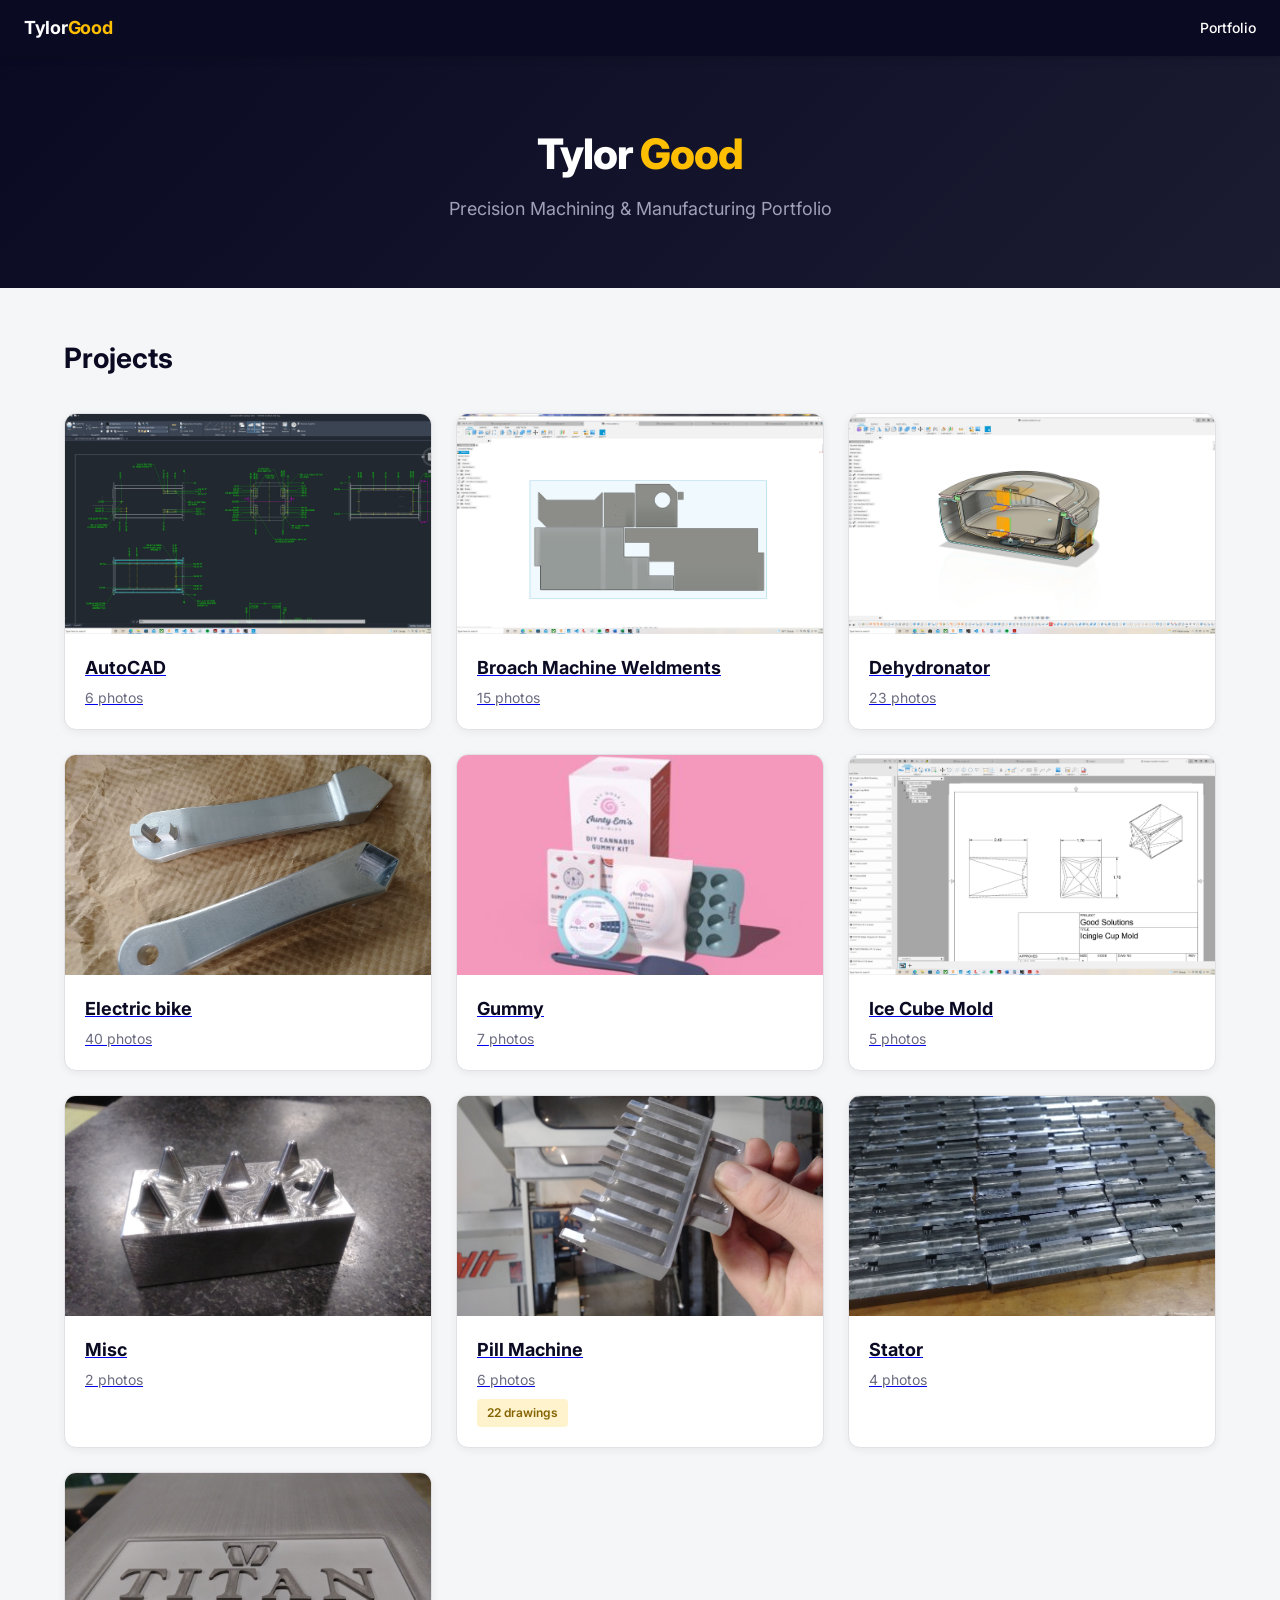
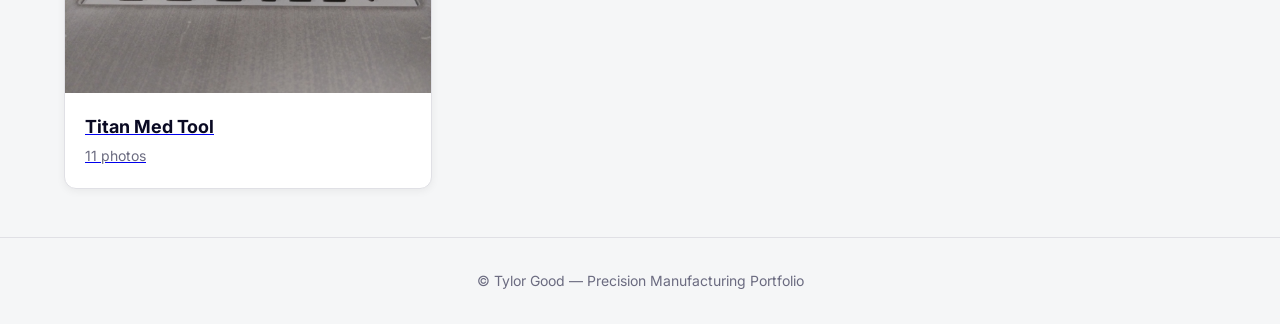
==== index.html @ 2feb1089 "Initial commit: portfolio website with freeCodeCamp-inspired design" ====
﻿<!DOCTYPE html>
<html lang="en">
<head>
  <meta charset="UTF-8">
  <meta name="viewport" content="width=device-width, initial-scale=1.0">
  <title>Tylor Good — Portfolio</title>
  <link rel="preconnect" href="https://fonts.googleapis.com">
  <link rel="preconnect" href="https://fonts.gstatic.com" crossorigin>
  <link href="https://fonts.googleapis.com/css2?family=Inter:wght@400;500;600;700;800&display=swap" rel="stylesheet">
  <link rel="stylesheet" href="css/style.css">
</head>
<body>
  <nav class="nav">
    <a href="index.html" class="nav-brand">Tylor<span>Good</span></a>
    <ul class="nav-links">
      <li><a href="index.html">Portfolio</a></li>
    </ul>
  </nav>

  <section class="hero">
    <h1>Tylor <span>Good</span></h1>
    <p>Precision Machining &amp; Manufacturing Portfolio</p>
  </section>

  <div class="container">
    <h2 class="section-title">Projects</h2>
    <div class="card-grid" id="card-grid"></div>
  </div>

  <footer class="footer">
    &copy; Tylor Good &mdash; Precision Manufacturing Portfolio
  </footer>

  <script src="js/main.js"></script>
</body>
</html>
---- css/style.css ----
﻿* {
  margin: 0;
  padding: 0;
  box-sizing: border-box;
}

body {
  font-family: 'Inter', -apple-system, BlinkMacSystemFont, 'Segoe UI', Roboto, sans-serif;
  background: #f5f6f7;
  color: #0a0a23;
  line-height: 1.6;
}

.nav {
  position: fixed;
  top: 0;
  left: 0;
  right: 0;
  background: #0a0a23;
  padding: 0 24px;
  height: 56px;
  display: flex;
  align-items: center;
  justify-content: space-between;
  z-index: 100;
  box-shadow: 0 2px 8px rgba(0,0,0,0.15);
}

.nav a {
  color: #fff;
  text-decoration: none;
}

.nav-brand {
  font-size: 18px;
  font-weight: 700;
  letter-spacing: -0.3px;
}

.nav-brand span {
  color: #ffbf00;
}

.nav-links {
  display: flex;
  gap: 20px;
  list-style: none;
  font-size: 14px;
  font-weight: 500;
}

.nav-links a:hover {
  color: #ffbf00;
}

.hero {
  margin-top: 56px;
  background: linear-gradient(135deg, #0a0a23 0%, #1b1b32 100%);
  color: #fff;
  padding: 64px 24px;
  text-align: center;
}

.hero h1 {
  font-size: 42px;
  font-weight: 800;
  letter-spacing: -1px;
  margin-bottom: 8px;
}

.hero h1 span {
  color: #ffbf00;
}

.hero p {
  font-size: 18px;
  color: #a0a0b8;
  max-width: 600px;
  margin: 0 auto;
}

.container {
  max-width: 1200px;
  margin: 0 auto;
  padding: 48px 24px;
}

.section-title {
  font-size: 28px;
  font-weight: 700;
  margin-bottom: 32px;
  color: #0a0a23;
}

.card-grid {
  display: grid;
  grid-template-columns: repeat(auto-fill, minmax(320px, 1fr));
  gap: 24px;
}

.card {
  background: #fff;
  border-radius: 12px;
  overflow: hidden;
  box-shadow: 0 2px 8px rgba(0,0,0,0.06);
  transition: transform 0.2s, box-shadow 0.2s;
  cursor: pointer;
  border: 1px solid #e0e0e5;
}

.card:hover {
  transform: translateY(-4px);
  box-shadow: 0 8px 24px rgba(0,0,0,0.1);
}

.card-cover {
  width: 100%;
  height: 220px;
  object-fit: cover;
  display: block;
  background: #e8e8ee;
}

.card-body {
  padding: 20px;
}

.card-title {
  font-size: 18px;
  font-weight: 700;
  margin-bottom: 4px;
  color: #0a0a23;
}

.card-meta {
  font-size: 14px;
  color: #6b6b80;
}

.card-pdf-badge {
  display: inline-block;
  margin-top: 8px;
  padding: 4px 10px;
  background: #fff3cd;
  color: #856404;
  border-radius: 4px;
  font-size: 12px;
  font-weight: 600;
}

.gallery-header {
  margin-top: 56px;
  background: #fff;
  border-bottom: 1px solid #e0e0e5;
  padding: 24px;
}

.gallery-header-inner {
  max-width: 1200px;
  margin: 0 auto;
  display: flex;
  align-items: center;
  gap: 16px;
}

.back-btn {
  display: inline-flex;
  align-items: center;
  gap: 6px;
  padding: 8px 16px;
  background: #0a0a23;
  color: #fff;
  border: none;
  border-radius: 6px;
  font-size: 14px;
  font-weight: 600;
  cursor: pointer;
  text-decoration: none;
  transition: background 0.2s;
}

.back-btn:hover {
  background: #1b1b32;
}

.gallery-title {
  font-size: 24px;
  font-weight: 700;
}

.gallery-count {
  color: #6b6b80;
  font-size: 14px;
  margin-left: 4px;
}

.gallery-grid {
  display: grid;
  grid-template-columns: repeat(auto-fill, minmax(280px, 1fr));
  gap: 16px;
}

.gallery-item {
  position: relative;
  border-radius: 8px;
  overflow: hidden;
  cursor: pointer;
  background: #e8e8ee;
  aspect-ratio: 4/3;
}

.gallery-item img {
  width: 100%;
  height: 100%;
  object-fit: cover;
  display: block;
  transition: transform 0.3s;
}

.gallery-item:hover img {
  transform: scale(1.05);
}

.pdf-section {
  margin-top: 48px;
}

.pdf-section h2 {
  font-size: 22px;
  font-weight: 700;
  margin-bottom: 16px;
  padding-bottom: 8px;
  border-bottom: 2px solid #ffbf00;
  display: inline-block;
}

.pdf-grid {
  display: grid;
  grid-template-columns: repeat(auto-fill, minmax(200px, 1fr));
  gap: 16px;
}

.pdf-card {
  background: #fff;
  border: 1px solid #e0e0e5;
  border-radius: 8px;
  padding: 16px;
  text-align: center;
  transition: transform 0.2s, box-shadow 0.2s;
}

.pdf-card:hover {
  transform: translateY(-2px);
  box-shadow: 0 4px 12px rgba(0,0,0,0.08);
}

.pdf-card a {
  text-decoration: none;
  color: inherit;
  display: block;
}

.pdf-icon {
  width: 48px;
  height: 48px;
  margin: 0 auto 8px;
  background: #dc3545;
  border-radius: 8px;
  display: flex;
  align-items: center;
  justify-content: center;
  font-size: 20px;
  font-weight: 800;
  color: #fff;
}

.pdf-name {
  font-size: 13px;
  font-weight: 600;
  color: #0a0a23;
  word-break: break-word;
}

.lightbox {
  display: none;
  position: fixed;
  top: 0; left: 0; right: 0; bottom: 0;
  background: rgba(0,0,0,0.92);
  z-index: 200;
  align-items: center;
  justify-content: center;
}

.lightbox.active {
  display: flex;
}

.lightbox-img {
  max-width: 95vw;
  max-height: 95vh;
  object-fit: contain;
  border-radius: 4px;
}

.lightbox-close {
  position: absolute;
  top: 16px;
  right: 24px;
  background: none;
  border: none;
  color: #fff;
  font-size: 36px;
  cursor: pointer;
  opacity: 0.7;
  transition: opacity 0.2s;
}

.lightbox-close:hover {
  opacity: 1;
}

.lightbox-nav {
  position: absolute;
  top: 50%;
  transform: translateY(-50%);
  background: rgba(255,255,255,0.1);
  border: none;
  color: #fff;
  font-size: 32px;
  padding: 16px 12px;
  cursor: pointer;
  border-radius: 8px;
  transition: background 0.2s;
}

.lightbox-nav:hover {
  background: rgba(255,255,255,0.2);
}

.lightbox-prev { left: 16px; }
.lightbox-next { right: 16px; }

.lightbox-counter {
  position: absolute;
  bottom: 24px;
  left: 50%;
  transform: translateX(-50%);
  color: rgba(255,255,255,0.7);
  font-size: 14px;
  background: rgba(0,0,0,0.5);
  padding: 6px 14px;
  border-radius: 20px;
}

.footer {
  text-align: center;
  padding: 32px 24px;
  color: #6b6b80;
  font-size: 14px;
  border-top: 1px solid #e0e0e5;
}

.loading {
  text-align: center;
  padding: 64px 24px;
  color: #6b6b80;
  font-size: 16px;
}

@media (max-width: 768px) {
  .hero h1 { font-size: 28px; }
  .hero p { font-size: 16px; }
  .card-grid { grid-template-columns: 1fr; }
  .gallery-grid { grid-template-columns: repeat(auto-fill, minmax(160px, 1fr)); }
  .pdf-grid { grid-template-columns: repeat(auto-fill, minmax(150px, 1fr)); }
  .nav-links { display: none; }
  .nav-brand { font-size: 16px; }
}
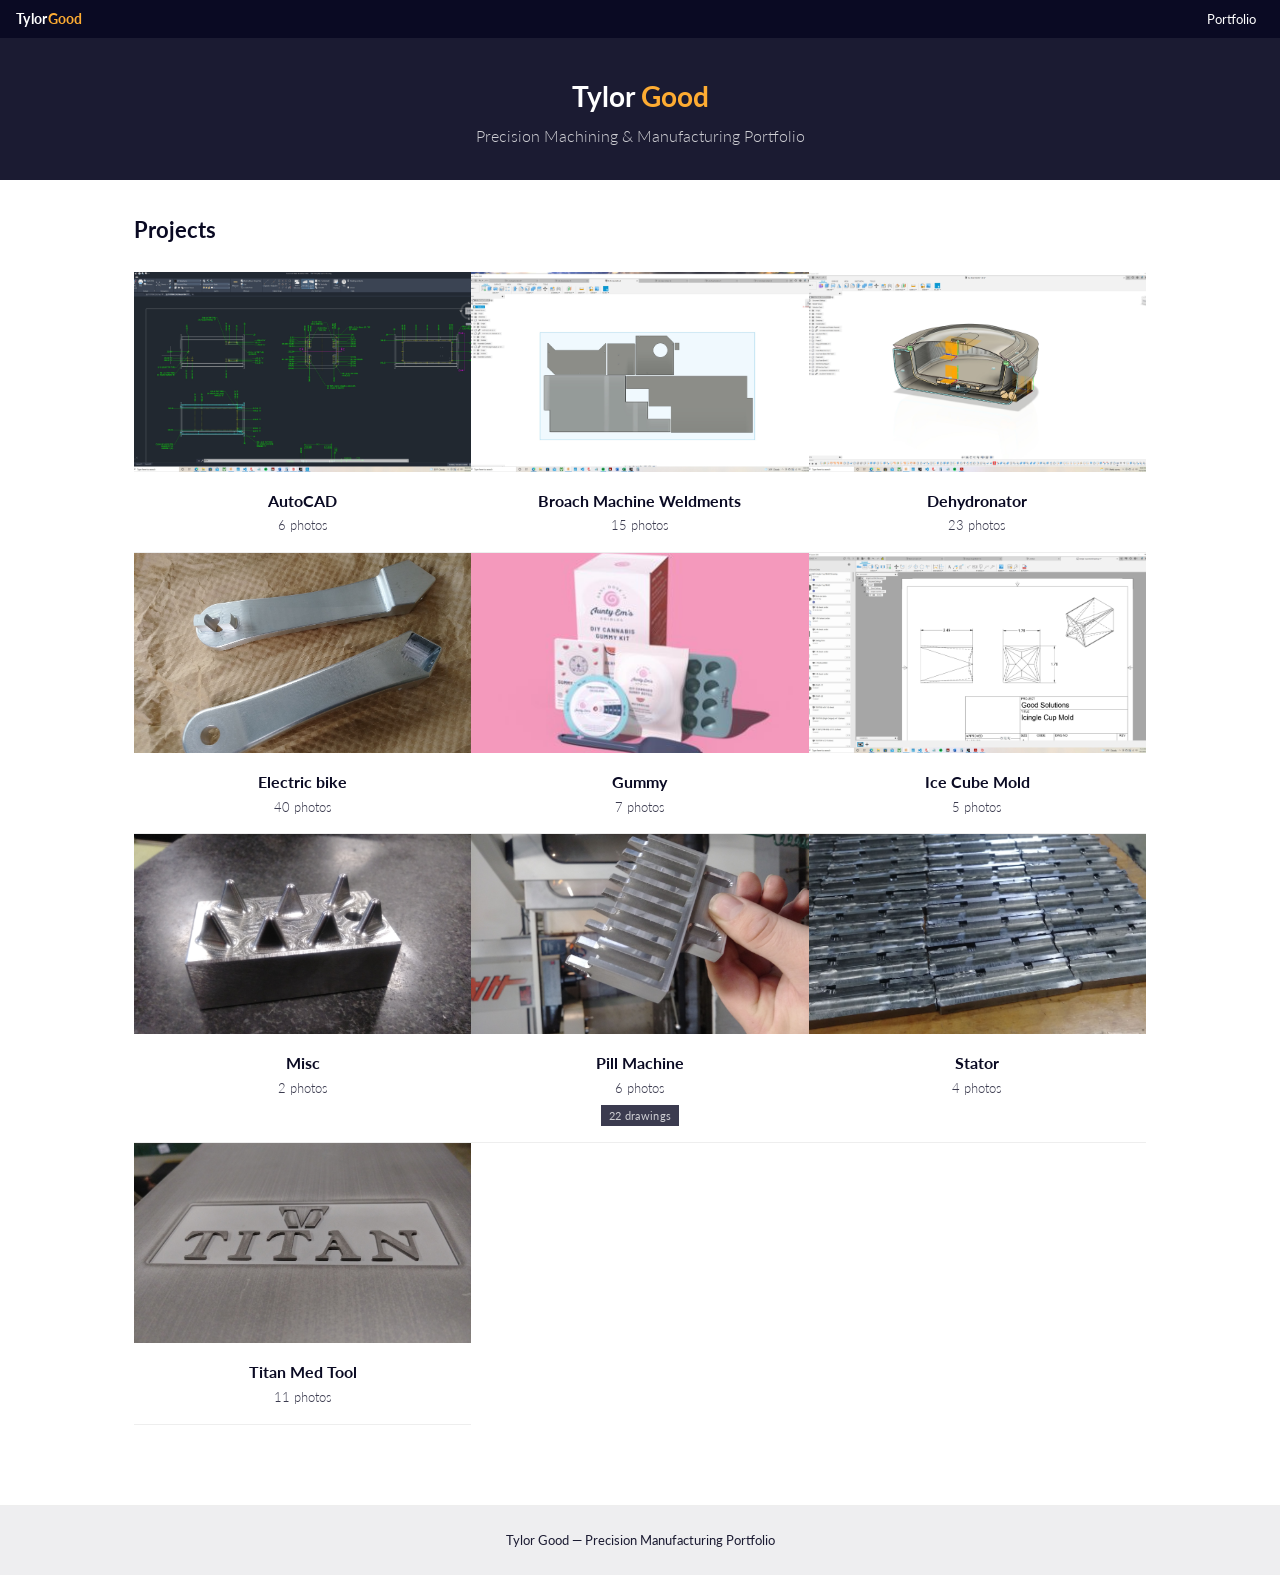
==== commit 0c95a180: "Update design: FCC-inspired flat layout, Lato font, compact 38px nav, white bg, blue accent" ====
--- a/index.html
+++ b/index.html
@@ -6,7 +6,7 @@
   <title>Tylor Good — Portfolio</title>
   <link rel="preconnect" href="https://fonts.googleapis.com">
   <link rel="preconnect" href="https://fonts.gstatic.com" crossorigin>
-  <link href="https://fonts.googleapis.com/css2?family=Inter:wght@400;500;600;700;800&display=swap" rel="stylesheet">
+  <link href="https://fonts.googleapis.com/css2?family=Lato:wght@300;400;700&display=swap" rel="stylesheet">
   <link rel="stylesheet" href="css/style.css">
 </head>
 <body>
@@ -28,7 +28,7 @@
   </div>
 
   <footer class="footer">
-    &copy; Tylor Good &mdash; Precision Manufacturing Portfolio
+    Tylor Good &mdash; Precision Manufacturing Portfolio
   </footer>
 
   <script src="js/main.js"></script>
--- a/css/style.css
+++ b/css/style.css
@@ -1,212 +1,162 @@
-﻿* {
-  margin: 0;
-  padding: 0;
-  box-sizing: border-box;
-}
+﻿* { margin: 0; padding: 0; box-sizing: border-box; }
 
 body {
-  font-family: 'Inter', -apple-system, BlinkMacSystemFont, 'Segoe UI', Roboto, sans-serif;
-  background: #f5f6f7;
+  font-family: 'Lato', -apple-system, BlinkMacSystemFont, 'Segoe UI', sans-serif;
+  background: #fff;
   color: #0a0a23;
   line-height: 1.6;
 }
 
 .nav {
   position: fixed;
-  top: 0;
-  left: 0;
-  right: 0;
+  top: 0; left: 0; right: 0;
   background: #0a0a23;
-  padding: 0 24px;
-  height: 56px;
+  height: 38px;
   display: flex;
   align-items: center;
   justify-content: space-between;
+  padding: 0 16px;
   z-index: 100;
-  box-shadow: 0 2px 8px rgba(0,0,0,0.15);
-}
-
-.nav a {
+}
+
+.nav a { color: #fff; text-decoration: none; }
+
+.nav-brand { font-size: 14px; font-weight: 700; letter-spacing: 0.3px; }
+.nav-brand span { color: #feac32; }
+
+.nav-links {
+  display: flex;
+  gap: 12px;
+  list-style: none;
+  font-size: 13px;
+  font-weight: 400;
+}
+
+.nav-links a { padding: 4px 8px; border-radius: 2px; }
+.nav-links a:hover { background: #dfdfe2; color: #0a0a23; }
+
+.hero {
+  margin-top: 38px;
+  background: #1b1b32;
   color: #fff;
-  text-decoration: none;
-}
-
-.nav-brand {
-  font-size: 18px;
-  font-weight: 700;
-  letter-spacing: -0.3px;
-}
-
-.nav-brand span {
-  color: #ffbf00;
-}
-
-.nav-links {
-  display: flex;
-  gap: 20px;
-  list-style: none;
-  font-size: 14px;
-  font-weight: 500;
-}
-
-.nav-links a:hover {
-  color: #ffbf00;
-}
-
-.hero {
-  margin-top: 56px;
-  background: linear-gradient(135deg, #0a0a23 0%, #1b1b32 100%);
-  color: #fff;
-  padding: 64px 24px;
-  text-align: center;
-}
-
-.hero h1 {
-  font-size: 42px;
-  font-weight: 800;
-  letter-spacing: -1px;
-  margin-bottom: 8px;
-}
-
-.hero h1 span {
-  color: #ffbf00;
-}
+  padding: 36px 24px 32px;
+  text-align: center;
+}
+
+.hero h1 { font-size: 28px; font-weight: 700; margin-bottom: 4px; }
+.hero h1 span { color: #feac32; }
 
 .hero p {
-  font-size: 18px;
-  color: #a0a0b8;
+  font-size: 16px;
+  color: #d0d0d5;
   max-width: 600px;
   margin: 0 auto;
+  font-weight: 300;
 }
 
 .container {
-  max-width: 1200px;
+  max-width: 1060px;
   margin: 0 auto;
-  padding: 48px 24px;
+  padding: 32px 24px;
 }
 
 .section-title {
-  font-size: 28px;
+  font-size: 22px;
   font-weight: 700;
-  margin-bottom: 32px;
+  margin-bottom: 24px;
   color: #0a0a23;
 }
 
 .card-grid {
   display: grid;
-  grid-template-columns: repeat(auto-fill, minmax(320px, 1fr));
-  gap: 24px;
+  grid-template-columns: repeat(auto-fill, minmax(300px, 1fr));
+  gap: 0;
 }
 
 .card {
-  background: #fff;
-  border-radius: 12px;
-  overflow: hidden;
-  box-shadow: 0 2px 8px rgba(0,0,0,0.06);
-  transition: transform 0.2s, box-shadow 0.2s;
-  cursor: pointer;
-  border: 1px solid #e0e0e5;
-}
-
-.card:hover {
-  transform: translateY(-4px);
-  box-shadow: 0 8px 24px rgba(0,0,0,0.1);
-}
+  display: block;
+  text-decoration: none;
+  color: inherit;
+  background: #fff;
+  border-bottom: 1px solid #eee;
+}
+
+.card:hover { background: #f5f6f7; }
 
 .card-cover {
   width: 100%;
-  height: 220px;
+  height: 200px;
   object-fit: cover;
   display: block;
-  background: #e8e8ee;
-}
-
-.card-body {
-  padding: 20px;
-}
-
-.card-title {
-  font-size: 18px;
-  font-weight: 700;
-  margin-bottom: 4px;
-  color: #0a0a23;
-}
-
-.card-meta {
-  font-size: 14px;
-  color: #6b6b80;
-}
+  background: #d0d0d5;
+}
+
+.card-body { padding: 16px; text-align: center; }
+.card-title { font-size: 16px; font-weight: 700; color: #0a0a23; margin-bottom: 2px; }
+.card-meta { font-size: 13px; color: #3b3b4f; font-weight: 300; }
 
 .card-pdf-badge {
   display: inline-block;
-  margin-top: 8px;
-  padding: 4px 10px;
-  background: #fff3cd;
-  color: #856404;
-  border-radius: 4px;
-  font-size: 12px;
-  font-weight: 600;
+  margin-top: 6px;
+  padding: 2px 8px;
+  background: #3b3b4f;
+  color: #d0d0d5;
+  font-size: 11px;
+  font-weight: 400;
+  letter-spacing: 0.3px;
 }
 
 .gallery-header {
-  margin-top: 56px;
-  background: #fff;
-  border-bottom: 1px solid #e0e0e5;
-  padding: 24px;
+  margin-top: 38px;
+  background: #fff;
+  border-bottom: 1px solid #eee;
+  padding: 16px 24px;
 }
 
 .gallery-header-inner {
-  max-width: 1200px;
+  max-width: 1060px;
   margin: 0 auto;
   display: flex;
   align-items: center;
-  gap: 16px;
+  gap: 12px;
 }
 
 .back-btn {
   display: inline-flex;
   align-items: center;
-  gap: 6px;
-  padding: 8px 16px;
+  gap: 4px;
+  padding: 6px 12px;
   background: #0a0a23;
   color: #fff;
   border: none;
-  border-radius: 6px;
-  font-size: 14px;
-  font-weight: 600;
+  font-size: 13px;
+  font-weight: 400;
   cursor: pointer;
   text-decoration: none;
-  transition: background 0.2s;
-}
-
-.back-btn:hover {
-  background: #1b1b32;
-}
-
-.gallery-title {
-  font-size: 24px;
-  font-weight: 700;
-}
-
-.gallery-count {
-  color: #6b6b80;
-  font-size: 14px;
-  margin-left: 4px;
-}
+  border-radius: 2px;
+}
+
+.back-btn:hover { background: #002ead; }
+
+.gallery-title { font-size: 20px; font-weight: 700; }
+.gallery-count { color: #3b3b4f; font-size: 13px; font-weight: 300; margin-left: 2px; }
 
 .gallery-grid {
   display: grid;
-  grid-template-columns: repeat(auto-fill, minmax(280px, 1fr));
-  gap: 16px;
+  grid-template-columns: repeat(auto-fill, minmax(260px, 1fr));
+  gap: 0;
+  border-top: 1px solid #eee;
+  border-left: 1px solid #eee;
 }
 
 .gallery-item {
   position: relative;
-  border-radius: 8px;
   overflow: hidden;
   cursor: pointer;
-  background: #e8e8ee;
+  background: #d0d0d5;
   aspect-ratio: 4/3;
+  border-right: 1px solid #eee;
+  border-bottom: 1px solid #eee;
 }
 
 .gallery-item img {
@@ -214,72 +164,51 @@
   height: 100%;
   object-fit: cover;
   display: block;
-  transition: transform 0.3s;
-}
-
-.gallery-item:hover img {
-  transform: scale(1.05);
-}
-
-.pdf-section {
-  margin-top: 48px;
-}
+}
+
+.gallery-item:hover img { opacity: 0.9; }
+
+.pdf-section { margin-top: 40px; }
 
 .pdf-section h2 {
-  font-size: 22px;
+  font-size: 18px;
   font-weight: 700;
   margin-bottom: 16px;
-  padding-bottom: 8px;
-  border-bottom: 2px solid #ffbf00;
+  padding-bottom: 4px;
+  border-bottom: 2px solid #002ead;
   display: inline-block;
 }
 
 .pdf-grid {
   display: grid;
-  grid-template-columns: repeat(auto-fill, minmax(200px, 1fr));
-  gap: 16px;
+  grid-template-columns: repeat(auto-fill, minmax(180px, 1fr));
+  gap: 12px;
 }
 
 .pdf-card {
   background: #fff;
-  border: 1px solid #e0e0e5;
-  border-radius: 8px;
-  padding: 16px;
-  text-align: center;
-  transition: transform 0.2s, box-shadow 0.2s;
-}
-
-.pdf-card:hover {
-  transform: translateY(-2px);
-  box-shadow: 0 4px 12px rgba(0,0,0,0.08);
-}
-
-.pdf-card a {
-  text-decoration: none;
-  color: inherit;
-  display: block;
-}
+  border: 1px solid #d0d0d5;
+  padding: 12px;
+  text-align: center;
+}
+
+.pdf-card:hover { background: #f5f6f7; }
+.pdf-card a { text-decoration: none; color: inherit; display: block; }
 
 .pdf-icon {
-  width: 48px;
-  height: 48px;
-  margin: 0 auto 8px;
-  background: #dc3545;
-  border-radius: 8px;
+  width: 40px;
+  height: 40px;
+  margin: 0 auto 6px;
+  background: #002ead;
   display: flex;
   align-items: center;
   justify-content: center;
-  font-size: 20px;
-  font-weight: 800;
+  font-size: 14px;
+  font-weight: 700;
   color: #fff;
 }
 
-.pdf-name {
-  font-size: 13px;
-  font-weight: 600;
-  color: #0a0a23;
-  word-break: break-word;
-}
+.pdf-name { font-size: 12px; font-weight: 400; color: #0a0a23; word-break: break-word; }
 
 .lightbox {
   display: none;
@@ -291,88 +220,67 @@
   justify-content: center;
 }
 
-.lightbox.active {
-  display: flex;
-}
-
-.lightbox-img {
-  max-width: 95vw;
-  max-height: 95vh;
-  object-fit: contain;
-  border-radius: 4px;
-}
+.lightbox.active { display: flex; }
+
+.lightbox-img { max-width: 95vw; max-height: 95vh; object-fit: contain; }
 
 .lightbox-close {
   position: absolute;
-  top: 16px;
-  right: 24px;
-  background: none;
-  border: none;
-  color: #fff;
-  font-size: 36px;
-  cursor: pointer;
-  opacity: 0.7;
-  transition: opacity 0.2s;
-}
-
-.lightbox-close:hover {
-  opacity: 1;
-}
+  top: 12px; right: 20px;
+  background: none; border: none;
+  color: #fff; font-size: 30px;
+  cursor: pointer; opacity: 0.7;
+  line-height: 1;
+}
+
+.lightbox-close:hover { opacity: 1; }
 
 .lightbox-nav {
   position: absolute;
-  top: 50%;
-  transform: translateY(-50%);
-  background: rgba(255,255,255,0.1);
-  border: none;
-  color: #fff;
-  font-size: 32px;
-  padding: 16px 12px;
+  top: 50%; transform: translateY(-50%);
+  background: none; border: none;
+  color: rgba(255,255,255,0.6);
+  font-size: 40px; padding: 20px 8px;
   cursor: pointer;
-  border-radius: 8px;
-  transition: background 0.2s;
-}
-
-.lightbox-nav:hover {
-  background: rgba(255,255,255,0.2);
-}
-
-.lightbox-prev { left: 16px; }
-.lightbox-next { right: 16px; }
+}
+
+.lightbox-nav:hover { color: #fff; }
+.lightbox-prev { left: 4px; }
+.lightbox-next { right: 4px; }
 
 .lightbox-counter {
   position: absolute;
-  bottom: 24px;
-  left: 50%;
+  bottom: 20px; left: 50%;
   transform: translateX(-50%);
-  color: rgba(255,255,255,0.7);
-  font-size: 14px;
+  color: rgba(255,255,255,0.6);
+  font-size: 13px;
   background: rgba(0,0,0,0.5);
-  padding: 6px 14px;
-  border-radius: 20px;
+  padding: 4px 12px;
 }
 
 .footer {
   text-align: center;
-  padding: 32px 24px;
-  color: #6b6b80;
-  font-size: 14px;
-  border-top: 1px solid #e0e0e5;
+  padding: 24px;
+  color: #1b1b32;
+  font-size: 13px;
+  border-top: 1px solid #eee;
+  background: #eeeef0;
+  margin-top: 48px;
 }
 
 .loading {
   text-align: center;
-  padding: 64px 24px;
-  color: #6b6b80;
-  font-size: 16px;
+  padding: 48px 24px;
+  color: #3b3b4f;
+  font-size: 15px;
+  font-weight: 300;
 }
 
 @media (max-width: 768px) {
-  .hero h1 { font-size: 28px; }
-  .hero p { font-size: 16px; }
+  .hero h1 { font-size: 22px; }
+  .hero p { font-size: 14px; }
   .card-grid { grid-template-columns: 1fr; }
-  .gallery-grid { grid-template-columns: repeat(auto-fill, minmax(160px, 1fr)); }
-  .pdf-grid { grid-template-columns: repeat(auto-fill, minmax(150px, 1fr)); }
+  .gallery-grid { grid-template-columns: repeat(auto-fill, minmax(150px, 1fr)); }
+  .pdf-grid { grid-template-columns: repeat(auto-fill, minmax(140px, 1fr)); }
   .nav-links { display: none; }
-  .nav-brand { font-size: 16px; }
-}
+}
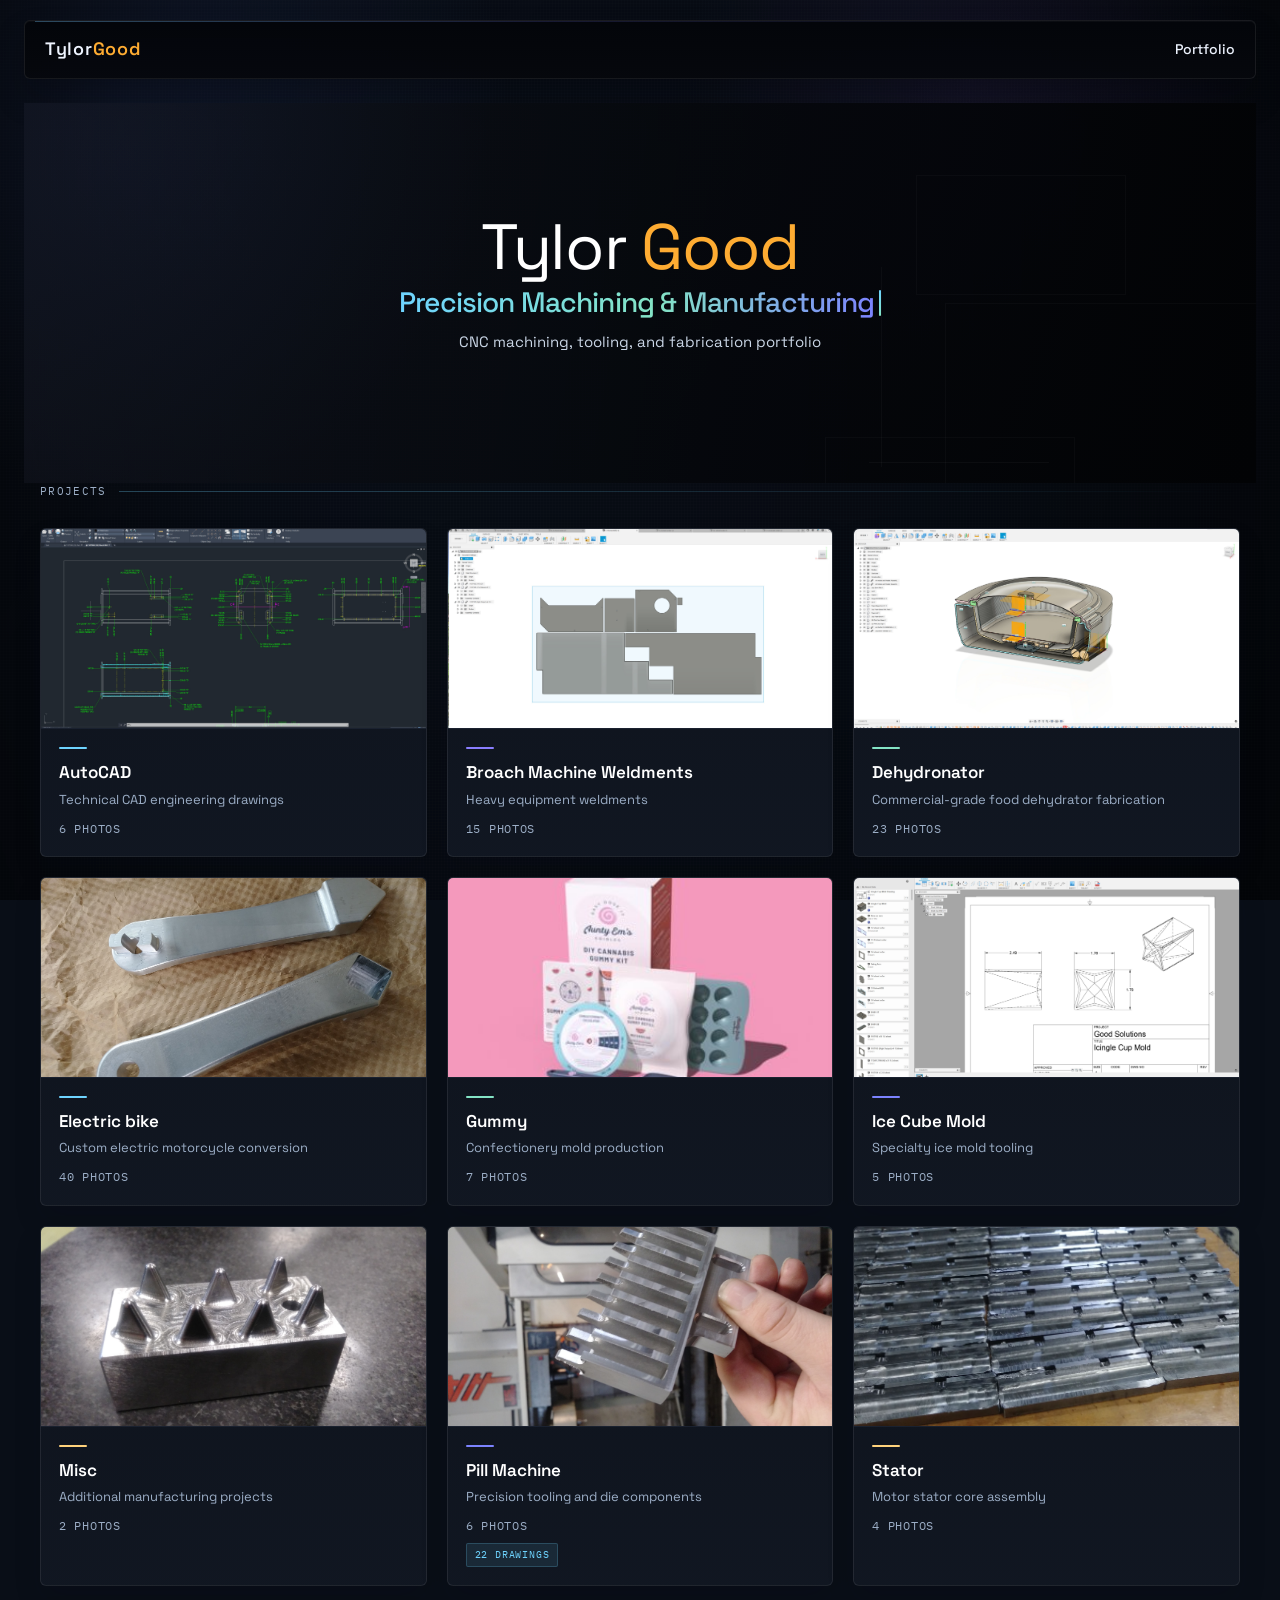
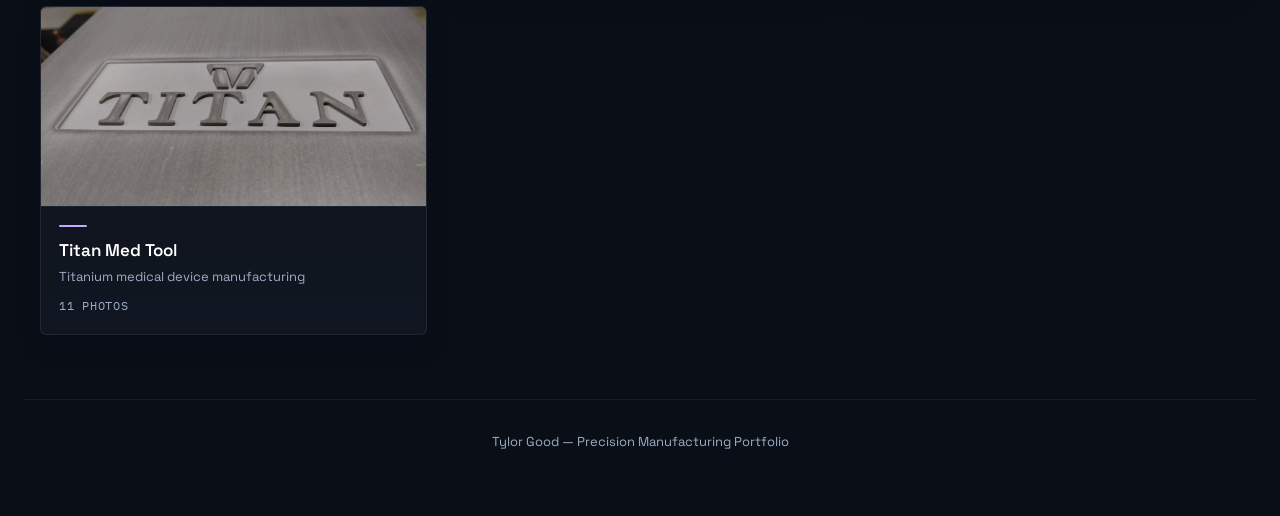
==== commit a9573540: "Redesign: dark CNC industrial theme with Space Grotesk + IBM Plex Mono, radial gradient atmosphere, " ====
--- a/index.html
+++ b/index.html
@@ -6,30 +6,49 @@
   <title>Tylor Good — Portfolio</title>
   <link rel="preconnect" href="https://fonts.googleapis.com">
   <link rel="preconnect" href="https://fonts.gstatic.com" crossorigin>
-  <link href="https://fonts.googleapis.com/css2?family=Lato:wght@300;400;700&display=swap" rel="stylesheet">
+  <link href="https://fonts.googleapis.com/css2?family=Space+Grotesk:wght@400;500;600;700&family=IBM+Plex+Mono:wght@400;500;600&display=swap" rel="stylesheet">
   <link rel="stylesheet" href="css/style.css">
 </head>
 <body>
-  <nav class="nav">
-    <a href="index.html" class="nav-brand">Tylor<span>Good</span></a>
-    <ul class="nav-links">
-      <li><a href="index.html">Portfolio</a></li>
-    </ul>
-  </nav>
+  <div class="page-shell">
 
-  <section class="hero">
-    <h1>Tylor <span>Good</span></h1>
-    <p>Precision Machining &amp; Manufacturing Portfolio</p>
-  </section>
+    <nav class="nav">
+      <a href="index.html" class="nav-brand">Tylor<span>Good</span></a>
+      <ul class="nav-links">
+        <li><a href="index.html">Portfolio</a></li>
+      </ul>
+    </nav>
 
-  <div class="container">
-    <h2 class="section-title">Projects</h2>
-    <div class="card-grid" id="card-grid"></div>
+    <section class="hero">
+      <div class="hero-ambient" aria-hidden="true">
+        <span class="hero-ambient-frame hero-ambient-frame-a"></span>
+        <span class="hero-ambient-frame hero-ambient-frame-b"></span>
+        <span class="hero-ambient-frame hero-ambient-frame-c"></span>
+        <span class="hero-ambient-line hero-ambient-line-a"></span>
+        <span class="hero-ambient-line hero-ambient-line-b"></span>
+      </div>
+
+      <h1>Tylor <span>Good</span></h1>
+      <div class="hero-typewriter" aria-live="polite">
+        <span class="hero-typewriter-text">Precision Machining &amp; Manufacturing</span>
+        <span class="hero-typewriter-cursor" aria-hidden="true"></span>
+      </div>
+      <p class="hero-sub">CNC machining, tooling, and fabrication portfolio</p>
+    </section>
+
+    <div class="container">
+      <div class="section-header">
+        <span class="mini-label">Projects</span>
+        <span class="section-header-line"></span>
+      </div>
+      <div class="card-grid" id="card-grid"></div>
+    </div>
+
+    <footer class="footer">
+      Tylor Good &mdash; Precision Manufacturing Portfolio
+    </footer>
+
   </div>
-
-  <footer class="footer">
-    Tylor Good &mdash; Precision Manufacturing Portfolio
-  </footer>
 
   <script src="js/main.js"></script>
 </body>
--- a/css/style.css
+++ b/css/style.css
@@ -1,124 +1,384 @@
 ﻿* { margin: 0; padding: 0; box-sizing: border-box; }
 
+:root {
+  --app-bg: #090e17;
+  --surface: rgba(13,18,28,0.94);
+  --surface-elevated: rgba(17,23,34,0.98);
+  --text-strong: #eef4ff;
+  --text-muted: #9caec6;
+  --text-soft: #cad6e6;
+  --border-subtle: rgba(148,163,184,0.24);
+  --border-dim: rgba(255,255,255,0.06);
+  --accent-cyan: #6ed4ff;
+  --accent-mint: #84e4c5;
+  --accent-blue: #7c83ff;
+  --accent-amber: #ffd27c;
+  --accent-violet: #c5a9ff;
+  --accent-indigo: #8a7eff;
+  --radius: 6px;
+}
+
 body {
-  font-family: 'Lato', -apple-system, BlinkMacSystemFont, 'Segoe UI', sans-serif;
-  background: #fff;
-  color: #0a0a23;
+  font-family: "Space Grotesk", sans-serif;
+  background: #090e17;
+  color: var(--text-strong);
   line-height: 1.6;
-}
-
+  min-height: 100vh;
+  position: relative;
+}
+
+body::before {
+  content: "";
+  position: fixed;
+  inset: 0;
+  z-index: -1;
+  background:
+    radial-gradient(circle at 10% 12%, rgba(80,114,214,0.15), transparent 24rem),
+    radial-gradient(circle at 76% 9%, rgba(121,86,194,0.12), transparent 18rem),
+    radial-gradient(circle at 88% 24%, rgba(89,66,170,0.08), transparent 16rem),
+    repeating-linear-gradient(90deg, rgba(255,255,255,0.008) 0 1px, transparent 1px 3px),
+    repeating-linear-gradient(180deg, rgba(255,255,255,0.008) 0 1px, transparent 1px 3px),
+    linear-gradient(130deg, rgba(0,0,0,0.1) 0%, transparent 26%, rgba(0,0,0,0.2) 100%);
+  animation: atmosphere-drift 28s ease-in-out infinite alternate;
+  pointer-events: none;
+}
+
+body::after {
+  content: "";
+  position: fixed;
+  inset: 0;
+  z-index: -1;
+  background:
+    radial-gradient(circle at 50% 42%, rgba(0,0,0,0) 0%, rgba(0,0,0,0.04) 42%, rgba(0,0,0,0.16) 72%, rgba(0,0,0,0.34) 100%),
+    linear-gradient(90deg, rgba(0,0,0,0.28) 0%, rgba(0,0,0,0.06) 18%, rgba(0,0,0,0.02) 40%, rgba(0,0,0,0.1) 72%, rgba(0,0,0,0.3) 100%);
+  pointer-events: none;
+}
+
+@keyframes atmosphere-drift {
+  0% { transform: translate(0, 0) scale(1); }
+  100% { transform: translate(-8px, 6px) scale(1.02); }
+}
+
+/* Page Shell */
+.page-shell {
+  position: relative;
+  z-index: 1;
+  max-width: 1400px;
+  margin: 0 auto;
+  padding: 0 24px 48px;
+}
+
+/* Nav */
 .nav {
-  position: fixed;
-  top: 0; left: 0; right: 0;
-  background: #0a0a23;
-  height: 38px;
   display: flex;
   align-items: center;
   justify-content: space-between;
-  padding: 0 16px;
-  z-index: 100;
-}
-
-.nav a { color: #fff; text-decoration: none; }
-
-.nav-brand { font-size: 14px; font-weight: 700; letter-spacing: 0.3px; }
+  padding: 14px 20px;
+  margin: 20px 0 24px;
+  border: 1px solid rgba(255,255,255,0.08);
+  border-radius: var(--radius);
+  background: linear-gradient(180deg, rgba(3,5,10,0.98) 0%, rgba(6,8,13,0.96) 100%);
+  position: relative;
+  overflow: hidden;
+  box-shadow: inset 0 1px 0 rgba(255,255,255,0.03), 0 18px 32px rgba(1,3,8,0.22);
+}
+
+.nav::after {
+  content: "";
+  position: absolute;
+  top: 0; left: 10px; right: 10px; height: 1px;
+  background: linear-gradient(90deg, rgba(112,199,255,0.42), rgba(102,103,255,0.18) 42%, transparent 85%);
+  opacity: 0.78;
+  pointer-events: none;
+}
+
+.nav > * { position: relative; z-index: 2; }
+
+.nav a { color: var(--text-strong); text-decoration: none; }
+
+.nav-brand {
+  font-size: 18px;
+  font-weight: 600;
+  letter-spacing: 0.04em;
+}
+
 .nav-brand span { color: #feac32; }
 
 .nav-links {
   display: flex;
+  gap: 24px;
+  list-style: none;
+  font-size: 14px;
+  font-weight: 500;
+}
+
+.nav-links a {
+  padding: 4px 0;
+  border-bottom: 1px solid transparent;
+  transition: border-color 0.2s;
+}
+
+.nav-links a:hover {
+  border-bottom-color: var(--accent-cyan);
+  color: #fff;
+}
+
+/* Hero */
+.hero {
+  position: relative;
+  isolation: isolate;
+  min-height: 380px;
+  padding: 48px 0 64px;
+  display: flex;
+  flex-direction: column;
+  align-items: center;
+  justify-content: center;
+  text-align: center;
+  overflow: hidden;
+}
+
+.hero::before {
+  content: "";
+  position: absolute;
+  inset: 0;
+  z-index: 0;
+  background:
+    linear-gradient(100deg, rgba(16,19,28,0.78) 0%, rgba(10,13,19,0.86) 28%, rgba(5,7,11,0.94) 60%, rgba(2,3,5,0.99) 100%),
+    radial-gradient(circle at 8% 14%, rgba(93,127,232,0.18), transparent 23rem),
+    radial-gradient(circle at 18% 8%, rgba(66,95,186,0.1), transparent 16rem),
+    radial-gradient(circle at 78% 8%, rgba(127,88,204,0.14), transparent 22rem);
+  pointer-events: none;
+}
+
+.hero > * { position: relative; z-index: 2; }
+
+/* Ambient decorative frames */
+.hero-ambient {
+  position: absolute;
+  inset: 36px -4% 0 0;
+  z-index: 1;
+  pointer-events: none;
+}
+
+.hero-ambient-frame {
+  position: absolute;
+  border: 1px solid rgba(255,255,255,0.06);
+  opacity: 0.42;
+  animation: ambient-drift 16s ease-in-out infinite alternate;
+}
+
+.hero-ambient-frame-a { top: 36px; right: 14%; width: 210px; height: 120px; }
+.hero-ambient-frame-b { top: 164px; right: 0; width: 360px; height: 200px; animation-delay: -4s; }
+.hero-ambient-frame-c { top: 298px; right: 18%; width: 250px; height: 110px; animation-delay: -8s; }
+
+.hero-ambient-line {
+  position: absolute;
+  background: rgba(255,255,255,0.07);
+  opacity: 0.42;
+}
+
+.hero-ambient-line-a { top: 128px; right: 33%; width: 1px; height: 200px; animation-delay: -2s; }
+.hero-ambient-line-b { bottom: 20px; right: 20%; width: 180px; height: 1px; animation-delay: -6s; }
+
+@keyframes ambient-drift {
+  0% { transform: translateY(0); }
+  100% { transform: translateY(-8px); }
+}
+
+.hero h1 {
+  font-size: clamp(2.8rem, 5vw, 4.2rem);
+  font-weight: 400;
+  color: #fff;
+  line-height: 0.95;
+  letter-spacing: -0.02em;
+  margin-bottom: 8px;
+}
+
+.hero h1 span { color: #feac32; }
+
+.hero-typewriter {
+  display: inline-flex;
+  align-items: center;
+  gap: 4px;
+  min-height: 1.16em;
+  margin-bottom: 12px;
+  font-size: clamp(1.3rem, 2.2vw, 2rem);
+  font-weight: 500;
+  line-height: 1.08;
+  letter-spacing: -0.03em;
+}
+
+.hero-typewriter-text {
+  background: linear-gradient(90deg, #6ed4ff 0%, #84e4c5 54%, #7c83ff 100%);
+  background-clip: text;
+  -webkit-background-clip: text;
+  -webkit-text-fill-color: transparent;
+}
+
+.hero-typewriter-cursor {
+  width: 0.08em;
+  height: 0.92em;
+  background: linear-gradient(180deg, #6ed4ff, #84e4c5);
+  border-radius: 6px;
+  animation: cursor-blink 0.9s steps(1, end) infinite;
+}
+
+@keyframes cursor-blink {
+  0%, 100% { opacity: 1; }
+  50% { opacity: 0; }
+}
+
+.hero-sub {
+  max-width: 38ch;
+  color: var(--text-soft);
+  font-size: 15px;
+  font-weight: 400;
+  line-height: 1.42;
+}
+
+/* Container */
+.container {
+  max-width: 1200px;
+  margin: 0 auto;
+}
+
+.section-header {
+  display: flex;
+  align-items: center;
   gap: 12px;
-  list-style: none;
-  font-size: 13px;
-  font-weight: 400;
-}
-
-.nav-links a { padding: 4px 8px; border-radius: 2px; }
-.nav-links a:hover { background: #dfdfe2; color: #0a0a23; }
-
-.hero {
-  margin-top: 38px;
-  background: #1b1b32;
-  color: #fff;
-  padding: 36px 24px 32px;
-  text-align: center;
-}
-
-.hero h1 { font-size: 28px; font-weight: 700; margin-bottom: 4px; }
-.hero h1 span { color: #feac32; }
-
-.hero p {
-  font-size: 16px;
-  color: #d0d0d5;
-  max-width: 600px;
-  margin: 0 auto;
-  font-weight: 300;
-}
-
-.container {
-  max-width: 1060px;
-  margin: 0 auto;
-  padding: 32px 24px;
-}
-
-.section-title {
-  font-size: 22px;
-  font-weight: 700;
-  margin-bottom: 24px;
-  color: #0a0a23;
-}
-
+  margin-bottom: 28px;
+}
+
+.section-header-line {
+  flex: 1;
+  height: 1px;
+  background: linear-gradient(90deg, rgba(110,212,255,0.3), transparent);
+}
+
+.mini-label {
+  color: var(--text-muted);
+  font-family: "IBM Plex Mono", monospace;
+  font-size: 11px;
+  letter-spacing: 0.12em;
+  text-transform: uppercase;
+}
+
+/* Card Grid */
 .card-grid {
   display: grid;
-  grid-template-columns: repeat(auto-fill, minmax(300px, 1fr));
-  gap: 0;
-}
-
+  grid-template-columns: repeat(auto-fill, minmax(320px, 1fr));
+  gap: 20px;
+}
+
+/* Card */
 .card {
   display: block;
   text-decoration: none;
   color: inherit;
-  background: #fff;
-  border-bottom: 1px solid #eee;
-}
-
-.card:hover { background: #f5f6f7; }
+  position: relative;
+  isolation: isolate;
+  overflow: hidden;
+  border: 1px solid rgba(255,255,255,0.08);
+  border-radius: var(--radius);
+  background: linear-gradient(180deg, rgba(14,19,28,0.98), rgba(17,23,34,0.98));
+  box-shadow: inset 0 1px 0 rgba(255,255,255,0.03), 0 14px 28px rgba(2,6,23,0.12);
+  transition: border-color 0.25s, box-shadow 0.25s;
+}
+
+.card::before {
+  content: "";
+  position: absolute;
+  inset: 0;
+  background:
+    linear-gradient(90deg, var(--card-accent, rgba(110,212,255,0.5)), var(--card-accent, rgba(110,212,255,0.5))) left 7px top 7px / 10px 1px no-repeat,
+    linear-gradient(180deg, var(--card-accent, rgba(110,212,255,0.5)), var(--card-accent, rgba(110,212,255,0.5))) left 7px top 7px / 1px 10px no-repeat,
+    linear-gradient(90deg, var(--card-accent, rgba(110,212,255,0.5)), var(--card-accent, rgba(110,212,255,0.5))) right 7px top 7px / 10px 1px no-repeat,
+    linear-gradient(180deg, var(--card-accent, rgba(110,212,255,0.5)), var(--card-accent, rgba(110,212,255,0.5))) right 7px top 7px / 1px 10px no-repeat;
+  opacity: 0.72;
+  pointer-events: none;
+}
+
+.card::after {
+  content: "";
+  position: absolute;
+  top: 0; left: 10px; right: 10px; height: 1px;
+  background: linear-gradient(90deg, var(--card-accent, rgba(110,212,255,0.5)), transparent 80%);
+  opacity: 0.7;
+  pointer-events: none;
+}
+
+.card:hover {
+  border-color: var(--card-accent, rgba(110,212,255,0.4));
+  box-shadow: inset 0 1px 0 rgba(255,255,255,0.03), 0 14px 28px rgba(2,6,23,0.2),
+    0 0 0 1px var(--card-accent, rgba(110,212,255,0.15));
+}
+
+.card > * { position: relative; z-index: 1; }
 
 .card-cover {
   width: 100%;
   height: 200px;
   object-fit: cover;
   display: block;
-  background: #d0d0d5;
-}
-
-.card-body { padding: 16px; text-align: center; }
-.card-title { font-size: 16px; font-weight: 700; color: #0a0a23; margin-bottom: 2px; }
-.card-meta { font-size: 13px; color: #3b3b4f; font-weight: 300; }
+  background: #111827;
+  border-bottom: 1px solid rgba(255,255,255,0.04);
+}
+
+.card-body { padding: 18px; }
+
+.card-accent-stripe {
+  width: 28px;
+  height: 2px;
+  background: var(--card-accent, var(--accent-cyan));
+  margin-bottom: 10px;
+  border-radius: 1px;
+}
+
+.card-title {
+  font-size: 17px;
+  font-weight: 600;
+  color: #fff;
+  margin-bottom: 4px;
+}
+
+.card-desc {
+  font-size: 13px;
+  color: var(--text-muted);
+  font-weight: 400;
+  margin-bottom: 10px;
+  line-height: 1.4;
+}
+
+.card-meta {
+  font-size: 12px;
+  color: var(--text-muted);
+  font-family: "IBM Plex Mono", monospace;
+  text-transform: uppercase;
+  letter-spacing: 0.06em;
+}
 
 .card-pdf-badge {
   display: inline-block;
-  margin-top: 6px;
-  padding: 2px 8px;
-  background: #3b3b4f;
-  color: #d0d0d5;
-  font-size: 11px;
-  font-weight: 400;
-  letter-spacing: 0.3px;
-}
-
+  margin-top: 8px;
+  padding: 3px 8px;
+  background: rgba(110,212,255,0.1);
+  color: var(--accent-cyan);
+  border: 1px solid rgba(110,212,255,0.2);
+  font-family: "IBM Plex Mono", monospace;
+  font-size: 10px;
+  letter-spacing: 0.08em;
+  text-transform: uppercase;
+  border-radius: 2px;
+}
+
+/* Gallery Header */
 .gallery-header {
-  margin-top: 38px;
-  background: #fff;
-  border-bottom: 1px solid #eee;
-  padding: 16px 24px;
-}
-
-.gallery-header-inner {
-  max-width: 1060px;
-  margin: 0 auto;
+  padding: 18px 0;
+  margin-bottom: 16px;
   display: flex;
   align-items: center;
-  gap: 12px;
+  gap: 14px;
+  border-bottom: 1px solid var(--border-dim);
 }
 
 .back-btn {
@@ -126,37 +386,55 @@
   align-items: center;
   gap: 4px;
   padding: 6px 12px;
-  background: #0a0a23;
-  color: #fff;
-  border: none;
+  background: transparent;
+  color: var(--text-strong);
+  border: 1px solid rgba(255,255,255,0.12);
   font-size: 13px;
-  font-weight: 400;
+  font-weight: 500;
   cursor: pointer;
   text-decoration: none;
-  border-radius: 2px;
-}
-
-.back-btn:hover { background: #002ead; }
-
-.gallery-title { font-size: 20px; font-weight: 700; }
-.gallery-count { color: #3b3b4f; font-size: 13px; font-weight: 300; margin-left: 2px; }
-
+  border-radius: var(--radius);
+  font-family: "Space Grotesk", sans-serif;
+  transition: border-color 0.2s, background 0.2s;
+}
+
+.back-btn:hover {
+  border-color: var(--accent-cyan);
+  background: rgba(110,212,255,0.06);
+}
+
+.gallery-title {
+  font-size: 20px;
+  font-weight: 600;
+  color: #fff;
+}
+
+.gallery-count {
+  color: var(--text-muted);
+  font-family: "IBM Plex Mono", monospace;
+  font-size: 11px;
+  text-transform: uppercase;
+  letter-spacing: 0.08em;
+}
+
+/* Gallery Grid */
 .gallery-grid {
   display: grid;
-  grid-template-columns: repeat(auto-fill, minmax(260px, 1fr));
+  grid-template-columns: repeat(auto-fill, minmax(240px, 1fr));
   gap: 0;
-  border-top: 1px solid #eee;
-  border-left: 1px solid #eee;
+  border: 1px solid var(--border-dim);
+  border-radius: var(--radius);
+  overflow: hidden;
 }
 
 .gallery-item {
   position: relative;
   overflow: hidden;
   cursor: pointer;
-  background: #d0d0d5;
+  background: #111827;
   aspect-ratio: 4/3;
-  border-right: 1px solid #eee;
-  border-bottom: 1px solid #eee;
+  border-right: 1px solid var(--border-dim);
+  border-bottom: 1px solid var(--border-dim);
 }
 
 .gallery-item img {
@@ -164,57 +442,81 @@
   height: 100%;
   object-fit: cover;
   display: block;
-}
-
-.gallery-item:hover img { opacity: 0.9; }
-
+  transition: opacity 0.3s;
+}
+
+.gallery-item:hover img { opacity: 0.75; }
+
+/* PDF Cards */
 .pdf-section { margin-top: 40px; }
 
-.pdf-section h2 {
-  font-size: 18px;
-  font-weight: 700;
+.pdf-section-header {
+  display: flex;
+  align-items: center;
+  gap: 12px;
   margin-bottom: 16px;
-  padding-bottom: 4px;
-  border-bottom: 2px solid #002ead;
-  display: inline-block;
+}
+
+.pdf-section-header h2 {
+  font-size: 16px;
+  font-weight: 600;
+  color: var(--text-strong);
+}
+
+.pdf-section-header .mini-label {
+  margin: 0;
 }
 
 .pdf-grid {
   display: grid;
-  grid-template-columns: repeat(auto-fill, minmax(180px, 1fr));
+  grid-template-columns: repeat(auto-fill, minmax(170px, 1fr));
   gap: 12px;
 }
 
 .pdf-card {
-  background: #fff;
-  border: 1px solid #d0d0d5;
-  padding: 12px;
+  border: 1px solid var(--border-dim);
+  border-radius: var(--radius);
+  padding: 14px;
   text-align: center;
-}
-
-.pdf-card:hover { background: #f5f6f7; }
+  background: rgba(13,18,28,0.6);
+  transition: border-color 0.2s;
+}
+
+.pdf-card:hover {
+  border-color: rgba(110,212,255,0.3);
+}
+
 .pdf-card a { text-decoration: none; color: inherit; display: block; }
 
 .pdf-icon {
-  width: 40px;
-  height: 40px;
-  margin: 0 auto 6px;
-  background: #002ead;
+  width: 36px;
+  height: 36px;
+  margin: 0 auto 8px;
+  background: linear-gradient(135deg, rgba(110,212,255,0.3), rgba(124,131,255,0.3));
+  border: 1px solid rgba(110,212,255,0.2);
+  border-radius: 4px;
   display: flex;
   align-items: center;
   justify-content: center;
-  font-size: 14px;
-  font-weight: 700;
-  color: #fff;
-}
-
-.pdf-name { font-size: 12px; font-weight: 400; color: #0a0a23; word-break: break-word; }
-
+  font-family: "IBM Plex Mono", monospace;
+  font-size: 11px;
+  font-weight: 600;
+  color: var(--accent-cyan);
+}
+
+.pdf-name {
+  font-size: 12px;
+  font-weight: 500;
+  color: var(--text-soft);
+  word-break: break-word;
+}
+
+/* Lightbox */
 .lightbox {
   display: none;
   position: fixed;
   top: 0; left: 0; right: 0; bottom: 0;
-  background: rgba(0,0,0,0.92);
+  background: rgba(0,0,0,0.94);
   z-index: 200;
   align-items: center;
   justify-content: center;
@@ -222,65 +524,90 @@
 
 .lightbox.active { display: flex; }
 
-.lightbox-img { max-width: 95vw; max-height: 95vh; object-fit: contain; }
+.lightbox-img {
+  max-width: 92vw;
+  max-height: 92vh;
+  object-fit: contain;
+  border-radius: 4px;
+}
 
 .lightbox-close {
   position: absolute;
-  top: 12px; right: 20px;
+  top: 16px; right: 24px;
   background: none; border: none;
-  color: #fff; font-size: 30px;
-  cursor: pointer; opacity: 0.7;
+  color: rgba(255,255,255,0.5); font-size: 30px;
+  cursor: pointer;
   line-height: 1;
-}
-
-.lightbox-close:hover { opacity: 1; }
+  transition: color 0.2s;
+}
+
+.lightbox-close:hover { color: #fff; }
 
 .lightbox-nav {
   position: absolute;
   top: 50%; transform: translateY(-50%);
   background: none; border: none;
-  color: rgba(255,255,255,0.6);
-  font-size: 40px; padding: 20px 8px;
+  color: rgba(255,255,255,0.3);
+  font-size: 36px; padding: 20px 8px;
   cursor: pointer;
+  transition: color 0.2s;
 }
 
 .lightbox-nav:hover { color: #fff; }
-.lightbox-prev { left: 4px; }
-.lightbox-next { right: 4px; }
+.lightbox-prev { left: 8px; }
+.lightbox-next { right: 8px; }
 
 .lightbox-counter {
   position: absolute;
-  bottom: 20px; left: 50%;
+  bottom: 24px;
+  left: 50%;
   transform: translateX(-50%);
-  color: rgba(255,255,255,0.6);
-  font-size: 13px;
+  color: rgba(255,255,255,0.4);
+  font-family: "IBM Plex Mono", monospace;
+  font-size: 12px;
   background: rgba(0,0,0,0.5);
   padding: 4px 12px;
-}
-
+  border-radius: 4px;
+  border: 1px solid rgba(255,255,255,0.06);
+}
+
+/* Footer */
 .footer {
   text-align: center;
-  padding: 24px;
-  color: #1b1b32;
+  padding: 32px 24px 16px;
+  color: var(--text-muted);
   font-size: 13px;
-  border-top: 1px solid #eee;
-  background: #eeeef0;
-  margin-top: 48px;
-}
-
+  font-weight: 400;
+  border-top: 1px solid var(--border-dim);
+  margin-top: 64px;
+}
+
+/* Loading */
 .loading {
   text-align: center;
-  padding: 48px 24px;
-  color: #3b3b4f;
-  font-size: 15px;
-  font-weight: 300;
-}
-
+  padding: 64px 24px;
+  color: var(--text-muted);
+  font-size: 14px;
+  font-family: "IBM Plex Mono", monospace;
+}
+
+/* Accent color classes */
+.accent-cyan { --card-accent: var(--accent-cyan); }
+.accent-mint { --card-accent: var(--accent-mint); }
+.accent-blue { --card-accent: var(--accent-blue); }
+.accent-amber { --card-accent: var(--accent-amber); }
+.accent-violet { --card-accent: var(--accent-violet); }
+.accent-indigo { --card-accent: var(--accent-indigo); }
+
+/* Responsive */
 @media (max-width: 768px) {
-  .hero h1 { font-size: 22px; }
-  .hero p { font-size: 14px; }
+  .page-shell { padding: 0 14px 32px; }
+  .nav { padding: 12px 14px; margin: 12px 0 16px; }
+  .nav-links { gap: 14px; font-size: 13px; }
+  .hero { padding: 32px 0 40px; min-height: 280px; }
+  .hero-ambient { display: none; }
   .card-grid { grid-template-columns: 1fr; }
-  .gallery-grid { grid-template-columns: repeat(auto-fill, minmax(150px, 1fr)); }
-  .pdf-grid { grid-template-columns: repeat(auto-fill, minmax(140px, 1fr)); }
-  .nav-links { display: none; }
-}
+  .gallery-grid { grid-template-columns: repeat(auto-fill, minmax(140px, 1fr)); }
+  .pdf-grid { grid-template-columns: repeat(auto-fill, minmax(130px, 1fr)); }
+  .section-header { margin-bottom: 20px; }
+}
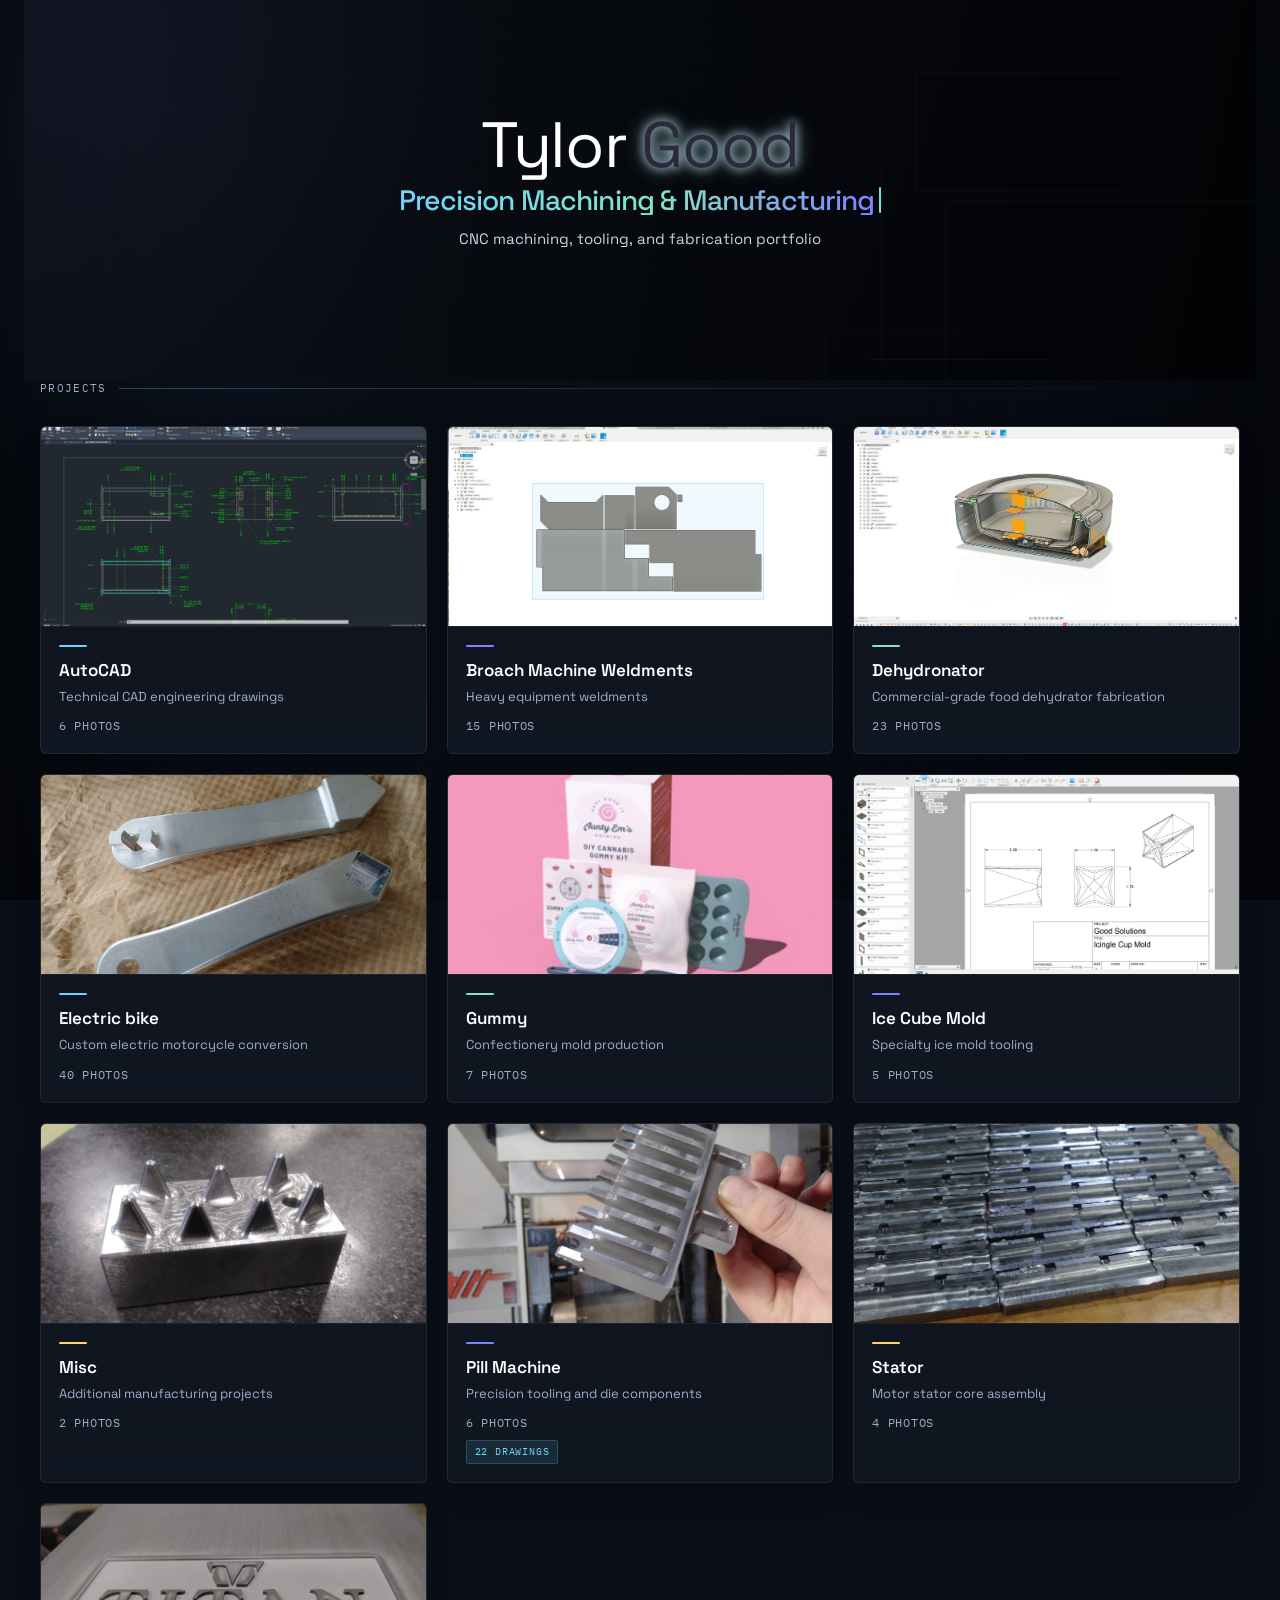
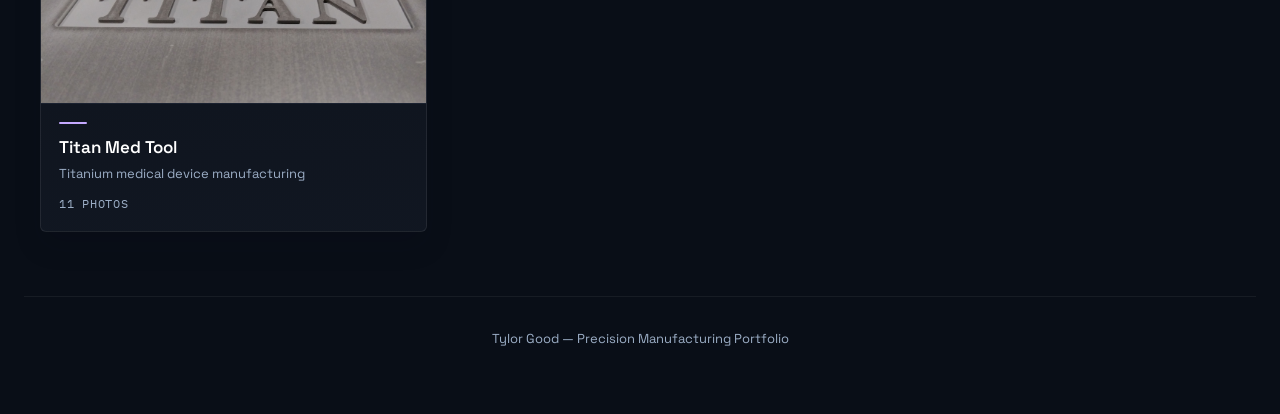
==== commit a1e34a26: "Remove nav ribbon, add blue-green glow to Good" ====
--- a/index.html
+++ b/index.html
@@ -11,13 +11,6 @@
 </head>
 <body>
   <div class="page-shell">
-
-    <nav class="nav">
-      <a href="index.html" class="nav-brand">Tylor<span>Good</span></a>
-      <ul class="nav-links">
-        <li><a href="index.html">Portfolio</a></li>
-      </ul>
-    </nav>
 
     <section class="hero">
       <div class="hero-ambient" aria-hidden="true">
--- a/css/style.css
+++ b/css/style.css
@@ -102,7 +102,10 @@
   letter-spacing: 0.04em;
 }
 
-.nav-brand span { color: #feac32; }
+.nav-brand span {
+  color: #2a2a3d;
+  text-shadow: 0 0 10px rgba(255,255,255,0.6), 0 0 20px rgba(255,255,255,0.3);
+}
 
 .nav-links {
   display: flex;
@@ -194,7 +197,15 @@
   margin-bottom: 8px;
 }
 
-.hero h1 span { color: #feac32; }
+.hero h1 span {
+  color: #2a2a3d;
+  text-shadow:
+    0 0 10px rgba(255,255,255,0.6),
+    0 0 20px rgba(255,255,255,0.3),
+    0 0 40px rgba(255,255,255,0.15),
+    0 0 12px rgba(110, 212, 255, 0.5),
+    0 0 24px rgba(132, 228, 197, 0.3);
+}
 
 .hero-typewriter {
   display: inline-flex;
